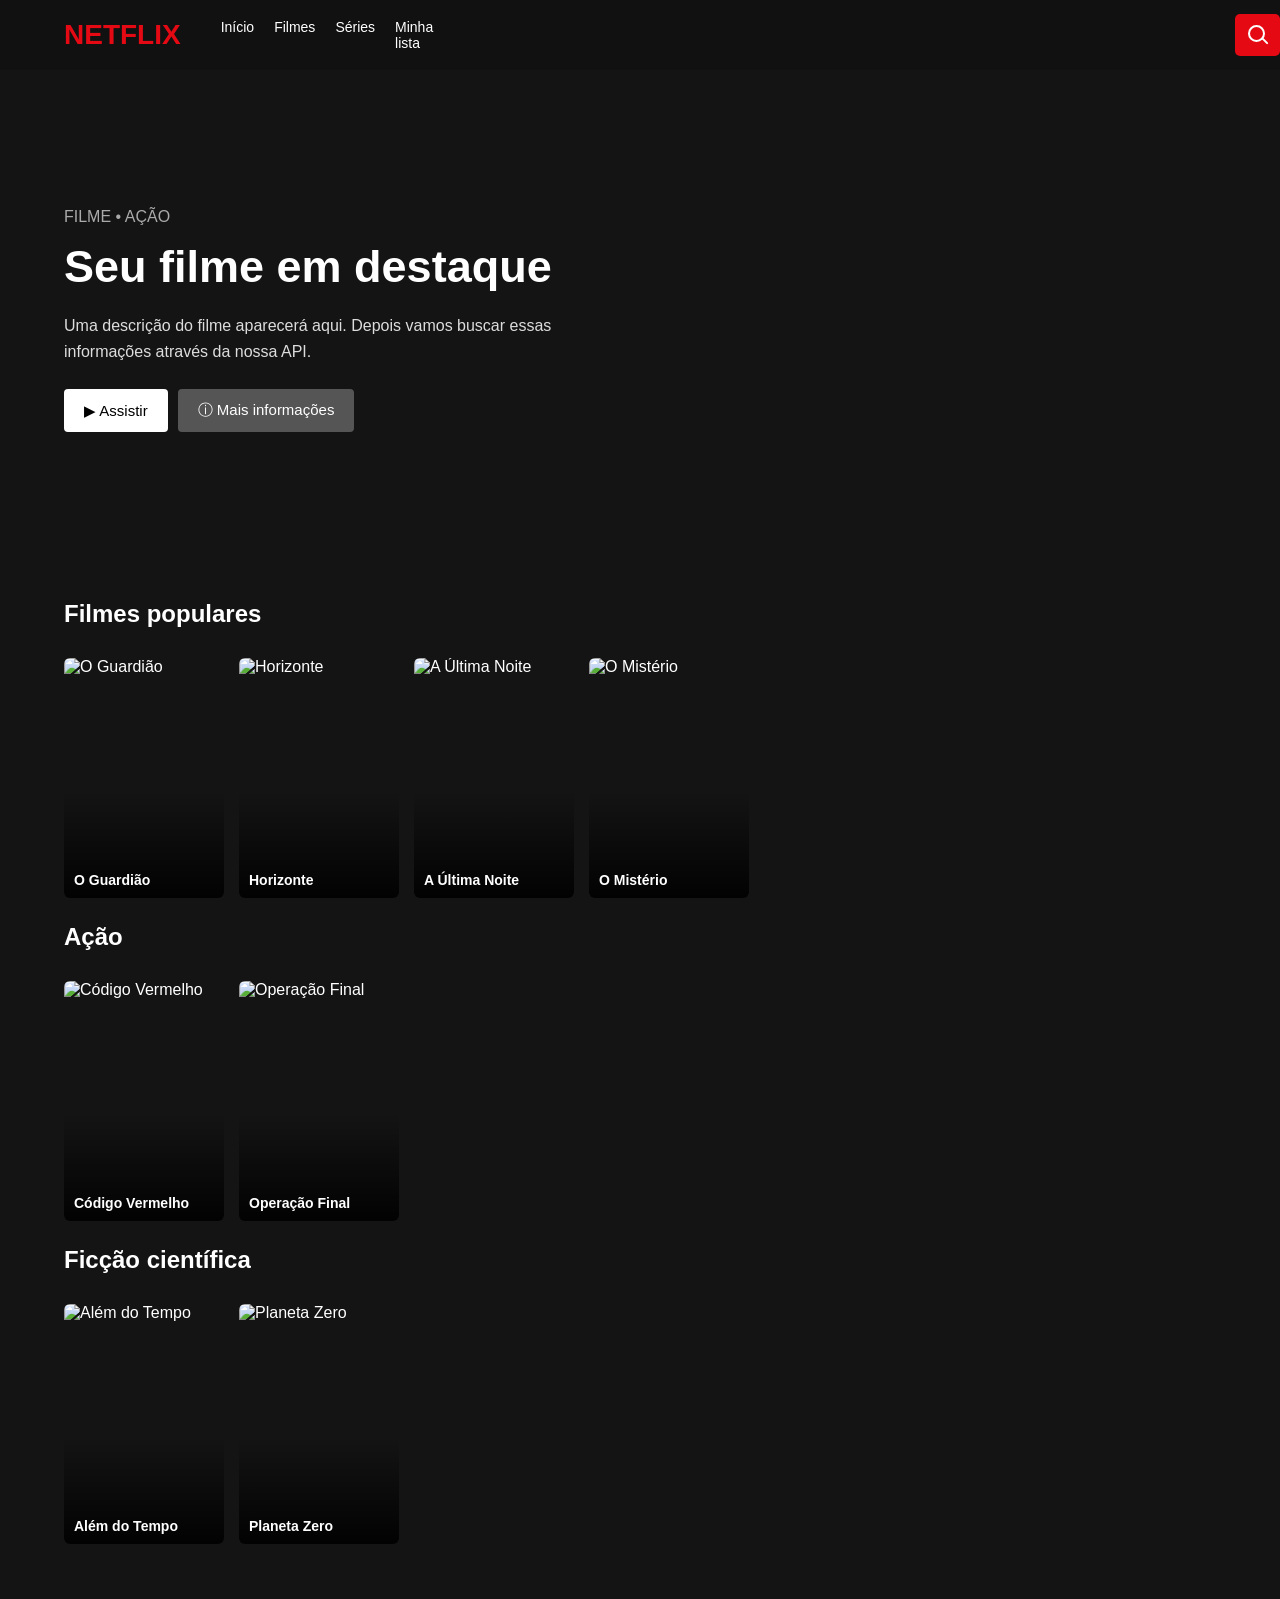
==== index.html @ d9899577 "Initial commit from Acode" ====
<!DOCTYPE html>
<html lang="pt-BR">

<head>
    <meta charset="UTF-8">

    <meta
        name="viewport"
        content="width=device-width, initial-scale=1.0"
    >

    <title>Netflix Clone</title>

    <link
        rel="stylesheet"
        href="css/style.css"
    >
</head>

<body>

    <header class="navbar">

        <h1 class="logo">NETFLIX</h1>

        <nav>
            <a href="#">Início</a>
            <a href="#">Filmes</a>
            <a href="#">Séries</a>
            <a href="#">Minha lista</a>
        </nav>

      <div class="search-box" id="search-box">

    <input
        type="text"
        id="search-input"
        placeholder="Buscar filmes..."
    >

    <button
        id="search-button"
        aria-label="Abrir pesquisa"
    ></button>

</div>
      
    </header>


    <main>

        <section class="hero">

            <div class="hero-content">

                <p class="category">
                    FILME • AÇÃO
                </p>

                <h2>Seu filme em destaque</h2>

                <p class="description">
                    Uma descrição do filme aparecerá aqui.
                    Depois vamos buscar essas informações
                    através da nossa API.
                </p>

                <div class="buttons">

                    <button class="btn-play">
                        ▶ Assistir
                    </button>

                    <button class="btn-info">
                        ⓘ Mais informações
                    </button>

                </div>

            </div>

        </section>


        <section class="catalog">

    <h2>Filmes populares</h2>

    <div class="movie-list" id="popular-movies"></div>

    <h2>Ação</h2>

    <div class="movie-list" id="action-movies"></div>

    <h2>Ficção científica</h2>

    <div class="movie-list" id="fiction-movies"></div>

        </section>

    </main>


    <script src="js/script.js"></script>

</body>

</html>
---- css/style.css ----
* {
    margin: 0;
    padding: 0;
    box-sizing: border-box;
}
    body {
    background:#141414;
    color: white;
    font-family: Arial, sans-serif;
}


/* NAVBAR */

.navbar {
    height: 70px;
    display: flex;
    align-items: center;
    padding: 0 5%;
    gap: 40px;
    background: #111;
}

.logo {
    color: #e50914;
    font-size: 28px;
}

.navbar nav {
    display: flex;
    gap: 20px;
}

.navbar a {
    color: white;
    text-decoration: none;
    font-size: 14px;
}


/* HERO */

.hero {
    min-height: 500px;

    display: flex;
    align-items: center;

    padding: 50px 5%;

    background:
        linear-gradient(
            to right,
            #141414 20%,
            rgba(20, 20, 20, 0.7),
            rgba(20, 20, 20, 0.2)
        );
}

.hero-content {
    max-width: 500px;
}

.category {
    color: #aaa;
    margin-bottom: 15px;
}

.hero h2 {
    font-size: 45px;
    margin-bottom: 20px;
}

.description {
    color: #ddd;
    line-height: 1.6;
    margin-bottom: 25px;
}


/* BOTÕES */

.buttons {
    display: flex;
    gap: 10px;
}

button {
    border: none;
    padding: 12px 20px;
    border-radius: 4px;
    font-size: 15px;
    cursor: pointer;
}

.btn-play {
    background: white;
    color: black;
}

.btn-info {
    background: #555;
    color: white;
}


/* CATÁLOGO */

.catalog {
    padding: 30px 5%;
}

.catalog h2 {
    margin-bottom: 20px;
}

.movie-list {
    display: flex;
    gap: 15px;
    overflow-x: auto;
}

.movie-list {
    display: flex;
    gap: 15px;

    overflow-x: auto;

    padding: 10px 0 25px;

    scrollbar-width: none;
}

.movie-list::-webkit-scrollbar {
    display: none;
}

.movie-card {
    position: relative;

    min-width: 160px;
    height: 240px;

    border-radius: 6px;

    overflow: hidden;

    cursor: pointer;

    transition: transform 0.3s;
}

.movie-card:hover {
    transform: scale(1.05);
}

.movie-image {
    width: 100%;
    height: 100%;

    position: relative;
}

.movie-image img {
    width: 100%;
    height: 100%;

    object-fit: cover;

    display: block;
}

.movie-image::after {
    content: "";

    position: absolute;

    left: 0;
    right: 0;
    bottom: 0;

    height: 45%;

    background: linear-gradient(
        transparent,
        rgba(0, 0, 0, 0.9)
    );
}

.movie-title {
    position: absolute;

    left: 10px;
    right: 10px;
    bottom: 10px;

    z-index: 2;

    color: white;

    font-size: 14px;
    font-weight: bold;
}

.search-box {
    display: flex;
    margin-left: auto;
}

.search-box input {
    width: 180px;

    padding: 10px;

    border: none;
    outline: none;

    background: #333;
    color: white;

    border-radius: 4px 0 0 4px;
}

.search-box input::placeholder {
    color: #aaa;
}

.search-box button {
    padding: 10px 12px;

    border: none;

    background: #e50914;
    color: white;

    border-radius: 0 4px 4px 0;

    cursor: pointer;
}
@media (max-width: 700px) {

    .navbar {
        height: auto;

        min-height: 70px;

        flex-wrap: wrap;

        padding: 15px 5%;

        gap: 15px;
    }

    .navbar nav {
        width: 100%;

        overflow-x: auto;

        gap: 15px;

        white-space: nowrap;
    }

    .search-box {
        margin-left: auto;

        width: 45px;
    }

    .search-box.active {
        width: 230px;
    }
}

    .search-box {
        width: 100%;

        margin-left: 0;
    }

    .search-box input {
        width: 100%;
    }
}

.search-box {
    display: flex;
    align-items: center;

    position: relative;

    margin-left: auto;

    width: 45px;
    height: 42px;

    transition: width 0.35s ease;
}

.search-box input {
    width: 0;
    height: 42px;

    opacity: 0;

    border: none;
    outline: none;

    background: #333;
    color: white;

    padding: 0;

    border-radius: 5px;

    transition:
        width 0.35s ease,
        opacity 0.25s ease,
        padding 0.35s ease;
}

.search-box input::placeholder {
    color: #aaa;
}


/* BOTÃO DA LUPA */

#search-button {
    position: absolute;

    right: 0;

    width: 45px;
    height: 42px;

    padding: 0;

    border: none;
    border-radius: 5px;

    background: #e50914;

    display: flex;
    align-items: center;
    justify-content: center;

    cursor: pointer;

    transition:
        background 0.2s ease,
        transform 0.2s ease;
}


/* CÍRCULO DA LUPA */

#search-button::before {
    content: "";

    width: 13px;
    height: 13px;

    border: 2px solid white;
    border-radius: 50%;

    position: absolute;

    top: 11px;
    left: 13px;
}


/* CABO DA LUPA */

#search-button::after {
    content: "";

    width: 8px;
    height: 2px;

    background: white;

    position: absolute;

    top: 26px;
    left: 26px;

    border-radius: 2px;

    transform: rotate(45deg);
}


/* PESQUISA ABERTA */

.search-box.active {
    width: 230px;
}

.search-box.active input {
    width: 100%;

    opacity: 1;

    padding: 0 50px 0 15px;
}

.search-box.active #search-button {
    background: transparent;
}


/* EFEITO DE TOQUE */

#search-button:active {
    transform: scale(0.92);
}
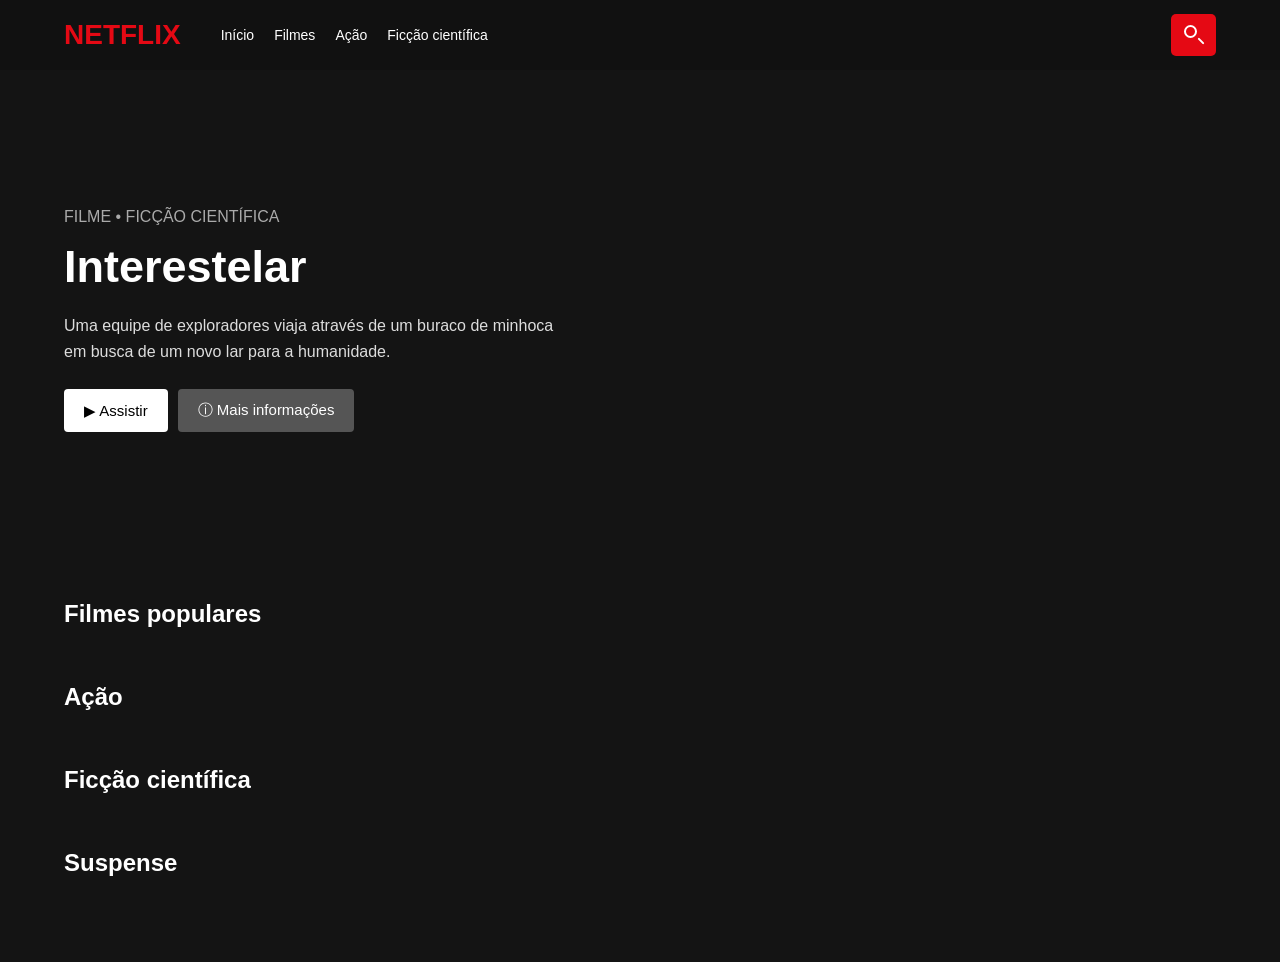
==== commit 53aa764f: "Atualizar o index.html" ====
--- a/index.html
+++ b/index.html
@@ -19,60 +19,82 @@
 
 <body>
 
+    <!-- NAVBAR -->
     <header class="navbar">
 
         <h1 class="logo">NETFLIX</h1>
 
         <nav>
             <a href="#">Início</a>
-            <a href="#">Filmes</a>
-            <a href="#">Séries</a>
-            <a href="#">Minha lista</a>
+            <a href="#filmes">Filmes</a>
+            <a href="#acao">Ação</a>
+            <a href="#ficcao">Ficção científica</a>
         </nav>
 
-      <div class="search-box" id="search-box">
+        <div class="search-box" id="search-box">
 
-    <input
-        type="text"
-        id="search-input"
-        placeholder="Buscar filmes..."
-    >
+            <input
+                type="text"
+                id="search-input"
+                placeholder="Buscar filmes..."
+                autocomplete="off"
+            >
 
-    <button
-        id="search-button"
-        aria-label="Abrir pesquisa"
-    ></button>
+            <button
+                id="search-button"
+                aria-label="Pesquisar"
+            ></button>
 
-</div>
-      
+        </div>
+
     </header>
 
 
+    <!-- CONTEÚDO -->
     <main>
 
-        <section class="hero">
+        <!-- HERO -->
+        <section
+            class="hero"
+            id="hero"
+        >
+
+            <div class="hero-overlay"></div>
 
             <div class="hero-content">
 
-                <p class="category">
-                    FILME • AÇÃO
+                <p
+                    class="category"
+                    id="hero-category"
+                >
+                    FILME • FICÇÃO CIENTÍFICA
                 </p>
 
-                <h2>Seu filme em destaque</h2>
+                <h2 id="hero-title">
+                    Interestelar
+                </h2>
 
-                <p class="description">
-                    Uma descrição do filme aparecerá aqui.
-                    Depois vamos buscar essas informações
-                    através da nossa API.
+                <p
+                    class="description"
+                    id="hero-description"
+                >
+                    Uma equipe de exploradores viaja através de um
+                    buraco de minhoca em busca de um novo lar para a humanidade.
                 </p>
 
                 <div class="buttons">
 
-                    <button class="btn-play">
+                    <button
+                        class="btn-play"
+                        id="hero-play"
+                    >
                         ▶ Assistir
                     </button>
 
-                    <button class="btn-info">
+                    <button
+                        class="btn-info"
+                        id="hero-info"
+                    >
                         ⓘ Mais informações
                     </button>
 
@@ -83,25 +105,92 @@
         </section>
 
 
-        <section class="catalog">
+        <!-- CATÁLOGO -->
+        <main
+            class="catalog"
+            id="filmes"
+        >
 
-    <h2>Filmes populares</h2>
+            <!-- RESULTADOS DA PESQUISA -->
+            <section
+                class="search-results-section"
+                id="search-results-section"
+                hidden
+            >
 
-    <div class="movie-list" id="popular-movies"></div>
+                <h2>Resultados da pesquisa</h2>
 
-    <h2>Ação</h2>
+                <div
+                    class="movie-list"
+                    id="search-results"
+                ></div>
 
-    <div class="movie-list" id="action-movies"></div>
+            </section>
 
-    <h2>Ficção científica</h2>
 
-    <div class="movie-list" id="fiction-movies"></div>
+            <!-- POPULARES -->
+            <section class="movie-section">
 
-        </section>
+                <h2>Filmes populares</h2>
+
+                <div
+                    class="movie-list"
+                    id="popular-movies"
+                ></div>
+
+            </section>
+
+
+            <!-- AÇÃO -->
+            <section
+                class="movie-section"
+                id="acao"
+            >
+
+                <h2>Ação</h2>
+
+                <div
+                    class="movie-list"
+                    id="action-movies"
+                ></div>
+
+            </section>
+
+
+            <!-- FICÇÃO -->
+            <section
+                class="movie-section"
+                id="ficcao"
+            >
+
+                <h2>Ficção científica</h2>
+
+                <div
+                    class="movie-list"
+                    id="fiction-movies"
+                ></div>
+
+            </section>
+
+
+            <!-- SUSPENSE -->
+            <section class="movie-section">
+
+                <h2>Suspense</h2>
+
+                <div
+                    class="movie-list"
+                    id="thriller-movies"
+                ></div>
+
+            </section>
+
+        </main>
 
     </main>
 
 
+    <!-- JAVASCRIPT -->
     <script src="js/script.js"></script>
 
 </body>
--- a/css/style.css
+++ b/css/style.css
@@ -1,418 +1,311 @@
-* {
-    margin: 0;
-    padding: 0;
-    box-sizing: border-box;
-}
-    body {
-    background:#141414;
-    color: white;
-    font-family: Arial, sans-serif;
-}
-
+/* reset global */
+*,
+*::before,
+*::after {
+  margin: 0;
+  padding: 0;
+  box-sizing: border-box;
+}
+
+body {
+  background: #141414;
+  color: #ffffff;
+  font-family: Arial, sans-serif;
+  -webkit-font-smoothing: antialiased;
+  -moz-osx-font-smoothing: grayscale;
+}
 
 /* NAVBAR */
-
 .navbar {
-    height: 70px;
-    display: flex;
-    align-items: center;
-    padding: 0 5%;
-    gap: 40px;
-    background: #111;
+  height: 70px;
+  display: flex;
+  align-items: center;
+  padding: 0 5%;
+  gap: 40px;
+  background: #111;
 }
 
 .logo {
-    color: #e50914;
-    font-size: 28px;
+  color: #e50914;
+  font-size: 28px;
 }
 
 .navbar nav {
-    display: flex;
-    gap: 20px;
+  display: flex;
+  gap: 20px;
 }
 
 .navbar a {
-    color: white;
-    text-decoration: none;
-    font-size: 14px;
-}
-
+  color: white;
+  text-decoration: none;
+  font-size: 14px;
+}
 
 /* HERO */
-
 .hero {
-    min-height: 500px;
-
-    display: flex;
-    align-items: center;
-
-    padding: 50px 5%;
-
-    background:
-        linear-gradient(
-            to right,
-            #141414 20%,
-            rgba(20, 20, 20, 0.7),
-            rgba(20, 20, 20, 0.2)
-        );
+  min-height: 500px;
+  display: flex;
+  align-items: center;
+  padding: 50px 5%;
+  background: linear-gradient(
+    to right,
+    #141414 20%,
+    rgba(20, 20, 20, 0.7),
+    rgba(20, 20, 20, 0.2)
+  );
 }
 
 .hero-content {
-    max-width: 500px;
+  max-width: 500px;
 }
 
 .category {
-    color: #aaa;
-    margin-bottom: 15px;
+  color: #aaa;
+  margin-bottom: 15px;
 }
 
 .hero h2 {
-    font-size: 45px;
-    margin-bottom: 20px;
+  font-size: 45px;
+  margin-bottom: 20px;
 }
 
 .description {
-    color: #ddd;
-    line-height: 1.6;
-    margin-bottom: 25px;
-}
-
-
-/* BOTÕES */
-
+  color: #ddd;
+  line-height: 1.6;
+  margin-bottom: 25px;
+}
+
+/* BUTTONS */
 .buttons {
-    display: flex;
-    gap: 10px;
+  display: flex;
+  gap: 10px;
 }
 
 button {
-    border: none;
-    padding: 12px 20px;
-    border-radius: 4px;
-    font-size: 15px;
-    cursor: pointer;
+  border: none;
+  padding: 12px 20px;
+  border-radius: 4px;
+  font-size: 15px;
+  cursor: pointer;
 }
 
 .btn-play {
-    background: white;
-    color: black;
+  background: white;
+  color: black;
 }
 
 .btn-info {
-    background: #555;
-    color: white;
-}
-
-
-/* CATÁLOGO */
-
+  background: #555;
+  color: white;
+}
+
+/* CATALOG */
 .catalog {
-    padding: 30px 5%;
+  padding: 30px 5%;
 }
 
 .catalog h2 {
-    margin-bottom: 20px;
-}
-
+  margin-bottom: 20px;
+  color: #fff;
+}
+
+/* MOVIE LIST */
 .movie-list {
-    display: flex;
+  display: flex;
+  gap: 15px;
+  overflow-x: auto;
+  padding: 10px 0 25px;
+  scrollbar-width: none;
+  align-items: flex-start;
+}
+
+.movie-list::-webkit-scrollbar {
+  display: none;
+}
+
+/* MOVIE CARD */
+.movie-card {
+  position: relative;
+  width: 160px;        /* largura fixa para consistência */
+  height: 240px;
+  flex: 0 0 160px;     /* evita que o card cresça/encolha no flex container */
+  border-radius: 6px;
+  overflow: hidden;
+  cursor: pointer;
+  transition: transform 0.25s ease;
+  background: #222;
+}
+
+.movie-card:hover {
+  transform: scale(1.05);
+  z-index: 5;
+}
+
+.movie-image {
+  width: 100%;
+  height: 100%;
+  position: relative;
+}
+
+.movie-image img {
+  width: 100%;
+  height: 100%;
+  object-fit: cover;
+  display: block;
+}
+
+/* gradiente para a leitura do título */
+.movie-image::after {
+  content: "";
+  position: absolute;
+  left: 0;
+  right: 0;
+  bottom: 0;
+  height: 45%;
+  background: linear-gradient(transparent, rgba(0, 0, 0, 0.9));
+}
+
+.movie-title {
+  position: absolute;
+  left: 10px;
+  right: 10px;
+  bottom: 10px;
+  z-index: 2;
+  color: white;
+  font-size: 14px;
+  font-weight: bold;
+  white-space: nowrap;
+  overflow: hidden;
+  text-overflow: ellipsis;
+}
+
+/* SEARCH BOX (desktop default: collapsed) */
+.search-box {
+  display: flex;
+  align-items: center;
+  position: relative;
+  margin-left: auto;
+  width: 45px;
+  height: 42px;
+  transition: width 0.35s ease;
+}
+
+.search-box input {
+  width: 0;
+  height: 42px;
+  opacity: 0;
+  border: none;
+  outline: none;
+  background: #333;
+  color: white;
+  padding: 0;
+  border-radius: 5px;
+  transition: width 0.35s ease, opacity 0.25s ease, padding 0.35s ease;
+}
+
+.search-box input::placeholder {
+  color: #aaa;
+}
+
+/* search button (magnifier) */
+#search-button {
+  position: absolute;
+  right: 0;
+  width: 45px;
+  height: 42px;
+  padding: 0;
+  border: none;
+  border-radius: 5px;
+  background: #e50914;
+  display: flex;
+  align-items: center;
+  justify-content: center;
+  cursor: pointer;
+  transition: background 0.2s ease, transform 0.2s ease;
+}
+
+/* circle of magnifier */
+#search-button::before {
+  content: "";
+  width: 13px;
+  height: 13px;
+  border: 2px solid white;
+  border-radius: 50%;
+  position: absolute;
+  top: 11px;
+  left: 13px;
+}
+
+/* handle of magnifier */
+#search-button::after {
+  content: "";
+  width: 8px;
+  height: 2px;
+  background: white;
+  position: absolute;
+  top: 26px;
+  left: 26px;
+  border-radius: 2px;
+  transform: rotate(45deg);
+}
+
+/* when active: open the search */
+.search-box.active {
+  width: 230px;
+}
+
+.search-box.active input {
+  width: 100%;
+  opacity: 1;
+  padding: 0 50px 0 15px;
+}
+
+.search-box.active #search-button {
+  background: transparent;
+}
+
+/* touch feedback */
+#search-button:active {
+  transform: scale(0.92);
+}
+
+/* RESPONSIVE */
+@media (max-width: 700px) {
+  .navbar {
+    height: auto;
+    min-height: 70px;
+    flex-wrap: wrap;
+    padding: 15px 5%;
     gap: 15px;
+  }
+
+  .navbar nav {
+    width: 100%;
     overflow-x: auto;
-}
-
-.movie-list {
-    display: flex;
     gap: 15px;
-
-    overflow-x: auto;
-
-    padding: 10px 0 25px;
-
-    scrollbar-width: none;
-}
-
-.movie-list::-webkit-scrollbar {
-    display: none;
-}
-
-.movie-card {
-    position: relative;
-
-    min-width: 160px;
-    height: 240px;
-
-    border-radius: 6px;
-
-    overflow: hidden;
-
-    cursor: pointer;
-
-    transition: transform 0.3s;
-}
-
-.movie-card:hover {
-    transform: scale(1.05);
-}
-
-.movie-image {
+    white-space: nowrap;
+  }
+
+  .search-box {
+    margin-left: auto;
+    width: 45px;
+  }
+
+  .search-box.active {
     width: 100%;
-    height: 100%;
-
-    position: relative;
-}
-
-.movie-image img {
-    width: 100%;
-    height: 100%;
-
-    object-fit: cover;
-
-    display: block;
-}
-
-.movie-image::after {
-    content: "";
-
-    position: absolute;
-
-    left: 0;
-    right: 0;
-    bottom: 0;
-
-    height: 45%;
-
-    background: linear-gradient(
-        transparent,
-        rgba(0, 0, 0, 0.9)
-    );
-}
-
-.movie-title {
-    position: absolute;
-
-    left: 10px;
-    right: 10px;
-    bottom: 10px;
-
-    z-index: 2;
-
-    color: white;
-
-    font-size: 14px;
-    font-weight: bold;
-}
-
-.search-box {
-    display: flex;
-    margin-left: auto;
-}
-
-.search-box input {
-    width: 180px;
-
-    padding: 10px;
-
-    border: none;
-    outline: none;
-
-    background: #333;
-    color: white;
-
-    border-radius: 4px 0 0 4px;
-}
-
-.search-box input::placeholder {
-    color: #aaa;
-}
-
-.search-box button {
-    padding: 10px 12px;
-
-    border: none;
-
-    background: #e50914;
-    color: white;
-
-    border-radius: 0 4px 4px 0;
-
-    cursor: pointer;
-}
-@media (max-width: 700px) {
-
-    .navbar {
-        height: auto;
-
-        min-height: 70px;
-
-        flex-wrap: wrap;
-
-        padding: 15px 5%;
-
-        gap: 15px;
-    }
-
-    .navbar nav {
-        width: 100%;
-
-        overflow-x: auto;
-
-        gap: 15px;
-
-        white-space: nowrap;
-    }
-
-    .search-box {
-        margin-left: auto;
-
-        width: 45px;
-    }
-
-    .search-box.active {
-        width: 230px;
-    }
-}
-
-    .search-box {
-        width: 100%;
-
-        margin-left: 0;
-    }
-
-    .search-box input {
-        width: 100%;
-    }
-}
-
-.search-box {
-    display: flex;
-    align-items: center;
-
-    position: relative;
-
-    margin-left: auto;
-
-    width: 45px;
-    height: 42px;
-
-    transition: width 0.35s ease;
-}
-
-.search-box input {
-    width: 0;
-    height: 42px;
-
-    opacity: 0;
-
-    border: none;
-    outline: none;
-
-    background: #333;
-    color: white;
-
-    padding: 0;
-
-    border-radius: 5px;
-
-    transition:
-        width 0.35s ease,
-        opacity 0.25s ease,
-        padding 0.35s ease;
-}
-
-.search-box input::placeholder {
-    color: #aaa;
-}
-
-
-/* BOTÃO DA LUPA */
-
-#search-button {
-    position: absolute;
-
-    right: 0;
-
-    width: 45px;
-    height: 42px;
-
-    padding: 0;
-
-    border: none;
-    border-radius: 5px;
-
-    background: #e50914;
-
-    display: flex;
-    align-items: center;
-    justify-content: center;
-
-    cursor: pointer;
-
-    transition:
-        background 0.2s ease,
-        transform 0.2s ease;
-}
-
-
-/* CÍRCULO DA LUPA */
-
-#search-button::before {
-    content: "";
-
-    width: 13px;
-    height: 13px;
-
-    border: 2px solid white;
-    border-radius: 50%;
-
-    position: absolute;
-
-    top: 11px;
-    left: 13px;
-}
-
-
-/* CABO DA LUPA */
-
-#search-button::after {
-    content: "";
-
-    width: 8px;
-    height: 2px;
-
-    background: white;
-
-    position: absolute;
-
-    top: 26px;
-    left: 26px;
-
-    border-radius: 2px;
-
-    transform: rotate(45deg);
-}
-
-
-/* PESQUISA ABERTA */
-
-.search-box.active {
-    width: 230px;
-}
-
-.search-box.active input {
-    width: 100%;
-
-    opacity: 1;
-
+  }
+
+  .search-box.active input {
     padding: 0 50px 0 15px;
-}
-
-.search-box.active #search-button {
-    background: transparent;
-}
-
-
-/* EFEITO DE TOQUE */
-
-#search-button:active {
-    transform: scale(0.92);
+  }
+
+  .movie-card {
+    width: 140px;
+    height: 210px;
+    flex: 0 0 140px;
+  }
+
+  .hero h2 {
+    font-size: 32px;
+  }
 }
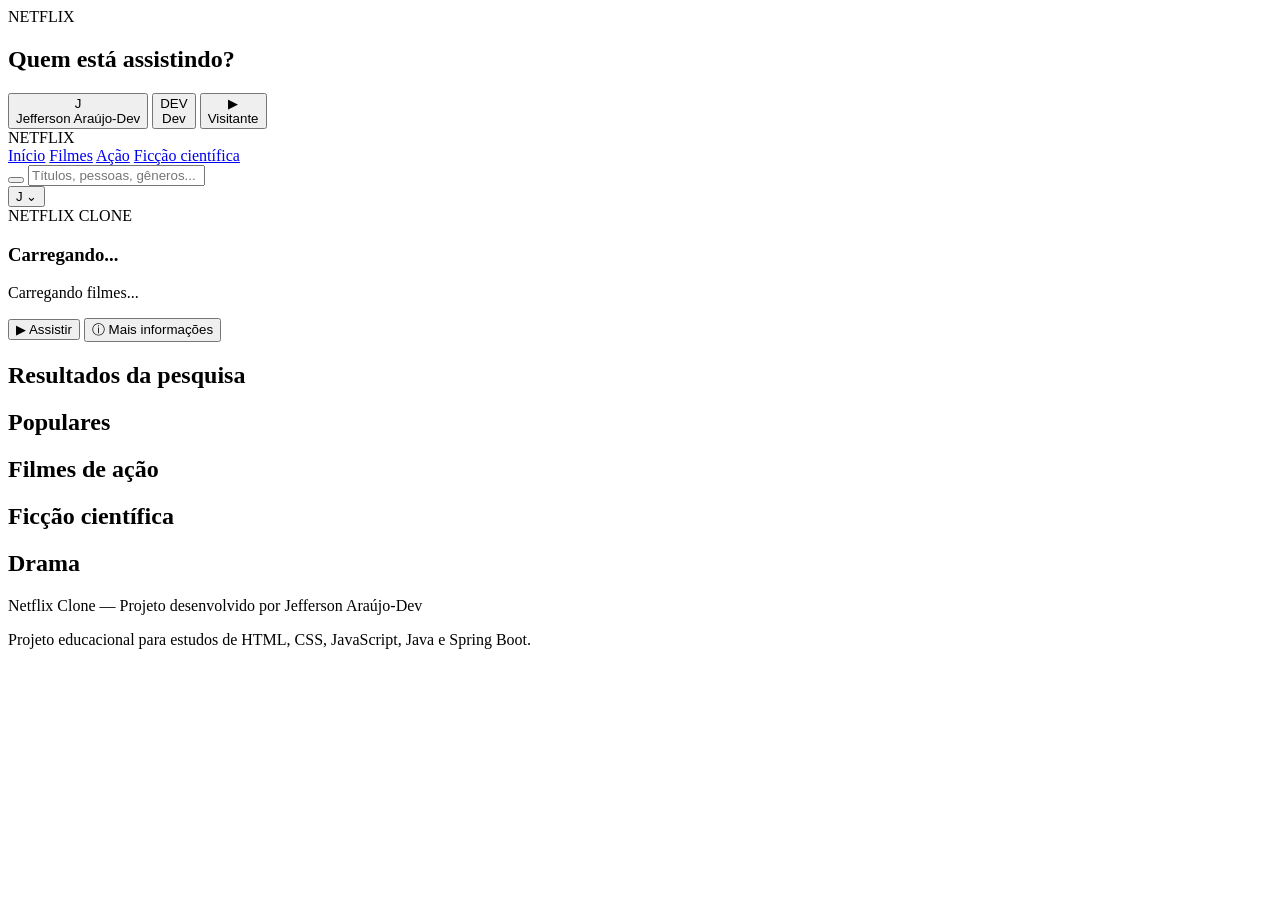
==== commit 8bccb3a1: "Preparar frontend para GitHub Pages" ====
--- a/index.html
+++ b/index.html
@@ -3,196 +3,299 @@
 
 <head>
     <meta charset="UTF-8">
-
-    <meta
-        name="viewport"
-        content="width=device-width, initial-scale=1.0"
-    >
+    <meta name="viewport" content="width=device-width, initial-scale=1.0">
 
     <title>Netflix Clone</title>
 
-    <link
-        rel="stylesheet"
-        href="css/style.css"
-    >
+    <link rel="stylesheet" href="css/style.css">
 </head>
 
 <body>
 
-    <!-- NAVBAR -->
-    <header class="navbar">
-
-        <h1 class="logo">NETFLIX</h1>
-
-        <nav>
-            <a href="#">Início</a>
-            <a href="#filmes">Filmes</a>
-            <a href="#acao">Ação</a>
-            <a href="#ficcao">Ficção científica</a>
-        </nav>
-
-        <div class="search-box" id="search-box">
-
-            <input
-                type="text"
-                id="search-input"
-                placeholder="Buscar filmes..."
-                autocomplete="off"
-            >
-
-            <button
-                id="search-button"
-                aria-label="Pesquisar"
-            ></button>
+    <!-- =========================
+         TELA DE PERFIS
+    ========================== -->
+
+    <section id="profile-screen" class="profile-screen">
+
+        <div class="profile-container">
+
+            <div class="netflix-logo">NETFLIX</div>
+
+            <h1>Quem está assistindo?</h1>
+
+            <div class="profiles">
+
+                <button class="profile" data-profile="Jefferson Araújo-Dev">
+                    <div class="profile-avatar avatar-jefferson">
+                        <span>J</span>
+                    </div>
+                    <span>Jefferson Araújo-Dev</span>
+                </button>
+
+                <button class="profile" data-profile="Dev">
+                    <div class="profile-avatar avatar-dev">
+                        <span>DEV</span>
+                    </div>
+                    <span>Dev</span>
+                </button>
+
+                <button class="profile" data-profile="Visitante">
+                    <div class="profile-avatar avatar-visitante">
+                        <span>▶</span>
+                    </div>
+                    <span>Visitante</span>
+                </button>
+
+            </div>
 
         </div>
 
-    </header>
-
-
-    <!-- CONTEÚDO -->
-    <main>
-
-        <!-- HERO -->
-        <section
-            class="hero"
-            id="hero"
-        >
-
-            <div class="hero-overlay"></div>
-
-            <div class="hero-content">
-
-                <p
-                    class="category"
-                    id="hero-category"
-                >
-                    FILME • FICÇÃO CIENTÍFICA
-                </p>
-
-                <h2 id="hero-title">
-                    Interestelar
-                </h2>
-
-                <p
-                    class="description"
-                    id="hero-description"
-                >
-                    Uma equipe de exploradores viaja através de um
-                    buraco de minhoca em busca de um novo lar para a humanidade.
-                </p>
-
-                <div class="buttons">
+    </section>
+
+
+    <!-- =========================
+         CATÁLOGO
+    ========================== -->
+
+    <section id="catalog-screen" class="catalog-screen">
+
+        <!-- NAVBAR -->
+
+        <header class="navbar">
+
+            <div class="nav-left">
+
+                <div class="netflix-logo navbar-logo">
+                    NETFLIX
+                </div>
+
+                <nav>
+                    <a href="#inicio">Início</a>
+                    <a href="#filmes">Filmes</a>
+                    <a href="#acao">Ação</a>
+                    <a href="#ficcao">Ficção científica</a>
+                </nav>
+
+            </div>
+
+
+            <div class="nav-right">
+
+                <!-- PESQUISA -->
+
+                <div class="search-wrapper" id="search-wrapper">
 
                     <button
-                        class="btn-play"
-                        id="hero-play"
-                    >
-                        ▶ Assistir
+                        id="search-button"
+                        class="search-button"
+                        type="button"
+                        aria-label="Pesquisar">
+
+                        <span class="search-icon"></span>
+
                     </button>
 
-                    <button
-                        class="btn-info"
-                        id="hero-info"
-                    >
-                        ⓘ Mais informações
-                    </button>
-
-                </div>
+                    <input
+                        id="search-input"
+                        type="text"
+                        placeholder="Títulos, pessoas, gêneros..."
+                        autocomplete="off">
+
+                </div>
+
+
+                <!-- PERFIL -->
+
+                <button
+                    class="profile-menu"
+                    id="profile-menu"
+                    type="button"
+                    aria-label="Perfil">
+
+                    <span class="mini-avatar">J</span>
+
+                    <span class="profile-arrow">⌄</span>
+
+                </button>
 
             </div>
 
-        </section>
-
-
-        <!-- CATÁLOGO -->
-        <main
-            class="catalog"
-            id="filmes"
-        >
-
-            <!-- RESULTADOS DA PESQUISA -->
-            <section
-                class="search-results-section"
+        </header>
+
+
+        <!-- =========================
+             CONTEÚDO
+        ========================== -->
+
+        <main id="inicio">
+
+            <!-- HERO -->
+
+            <section id="hero" class="hero">
+
+                <div class="hero-overlay"></div>
+
+                <div class="hero-content">
+
+                    <div class="hero-brand">
+                        NETFLIX CLONE
+                    </div>
+
+                    <h1 id="hero-title">
+                        Carregando...
+                    </h1>
+
+                    <div id="hero-category" class="hero-info"></div>
+
+                    <p id="hero-description">
+                        Carregando filmes...
+                    </p>
+
+                    <div class="hero-buttons">
+
+                        <button
+                            id="play-button"
+                            class="hero-button play-button"
+                            type="button">
+
+                            <span>▶</span>
+                            Assistir
+
+                        </button>
+
+                        <button
+                            id="info-button"
+                            class="hero-button info-button"
+                            type="button">
+
+                            <span>ⓘ</span>
+                            Mais informações
+
+                        </button>
+
+                    </div>
+
+                </div>
+
+            </section>
+
+
+            <!-- =========================
+                 RESULTADOS DA PESQUISA
+            ========================== -->
+
+            <section
                 id="search-results-section"
-                hidden
-            >
+                class="movie-section search-section">
 
                 <h2>Resultados da pesquisa</h2>
 
                 <div
-                    class="movie-list"
                     id="search-results"
-                ></div>
-
-            </section>
-
-
-            <!-- POPULARES -->
-            <section class="movie-section">
-
-                <h2>Filmes populares</h2>
-
-                <div
-                    class="movie-list"
+                    class="movie-row">
+                </div>
+
+            </section>
+
+
+            <!-- =========================
+                 POPULARES
+            ========================== -->
+
+            <section
+                id="filmes"
+                class="movie-section">
+
+                <h2>Populares</h2>
+
+                <div
                     id="popular-movies"
-                ></div>
-
-            </section>
-
-
-            <!-- AÇÃO -->
-            <section
-                class="movie-section"
+                    class="movie-row">
+                </div>
+
+            </section>
+
+
+            <!-- =========================
+                 AÇÃO
+            ========================== -->
+
+            <section
                 id="acao"
-            >
-
-                <h2>Ação</h2>
-
-                <div
-                    class="movie-list"
+                class="movie-section">
+
+                <h2>Filmes de ação</h2>
+
+                <div
                     id="action-movies"
-                ></div>
-
-            </section>
-
-
-            <!-- FICÇÃO -->
-            <section
-                class="movie-section"
+                    class="movie-row">
+                </div>
+
+            </section>
+
+
+            <!-- =========================
+                 FICÇÃO
+            ========================== -->
+
+            <section
                 id="ficcao"
-            >
+                class="movie-section">
 
                 <h2>Ficção científica</h2>
 
                 <div
-                    class="movie-list"
                     id="fiction-movies"
-                ></div>
-
-            </section>
-
-
-            <!-- SUSPENSE -->
-            <section class="movie-section">
-
-                <h2>Suspense</h2>
-
-                <div
-                    class="movie-list"
-                    id="thriller-movies"
-                ></div>
+                    class="movie-row">
+                </div>
+
+            </section>
+
+
+            <!-- =========================
+                 DRAMA
+            ========================== -->
+
+            <section
+                id="drama"
+                class="movie-section">
+
+                <h2>Drama</h2>
+
+                <div
+                    id="drama-movies"
+                    class="movie-row">
+                </div>
 
             </section>
 
         </main>
 
-    </main>
-
-
-    <!-- JAVASCRIPT -->
+
+        <!-- =========================
+             RODAPÉ
+        ========================== -->
+
+        <footer>
+
+            <p>
+                Netflix Clone — Projeto desenvolvido por
+                Jefferson Araújo-Dev
+            </p>
+
+            <p>
+                Projeto educacional para estudos de
+                HTML, CSS, JavaScript, Java e Spring Boot.
+            </p>
+
+        </footer>
+
+    </section>
+
+
     <script src="js/script.js"></script>
 
 </body>
 
-</html>+</html>
